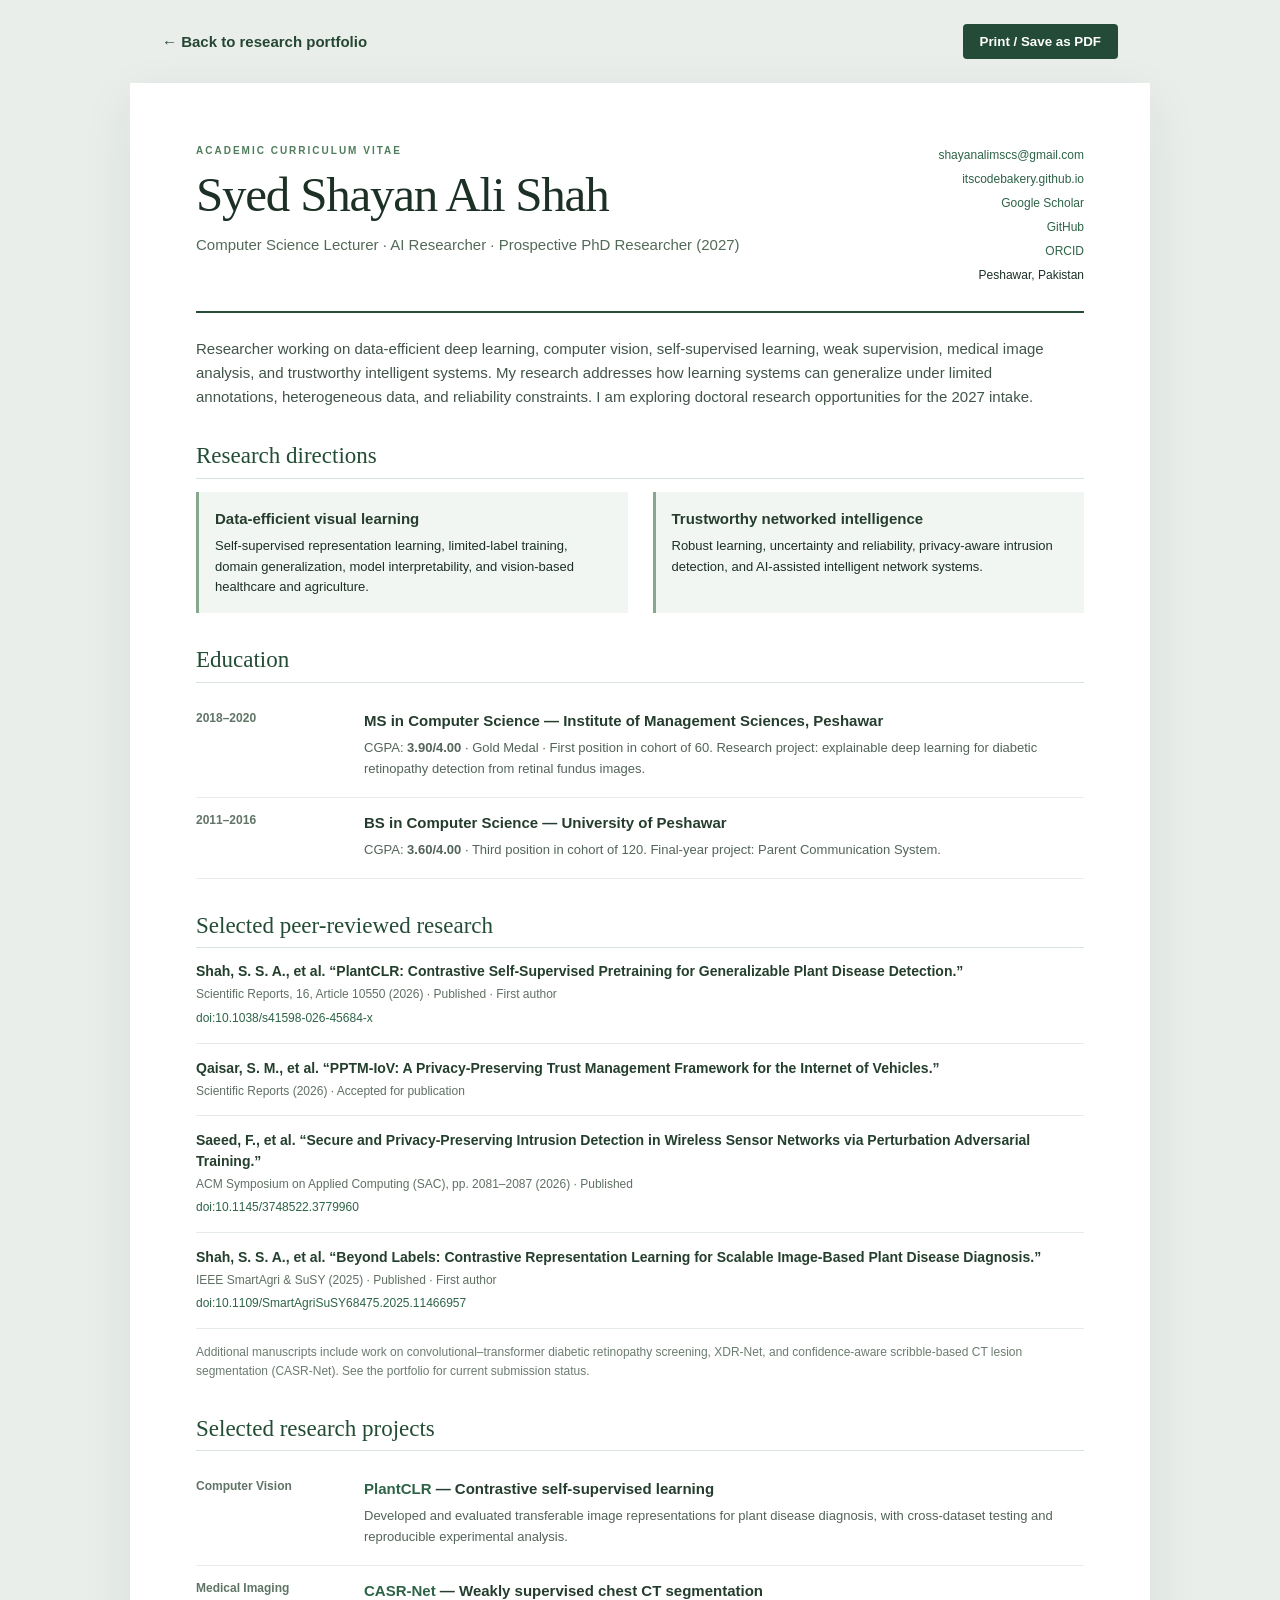
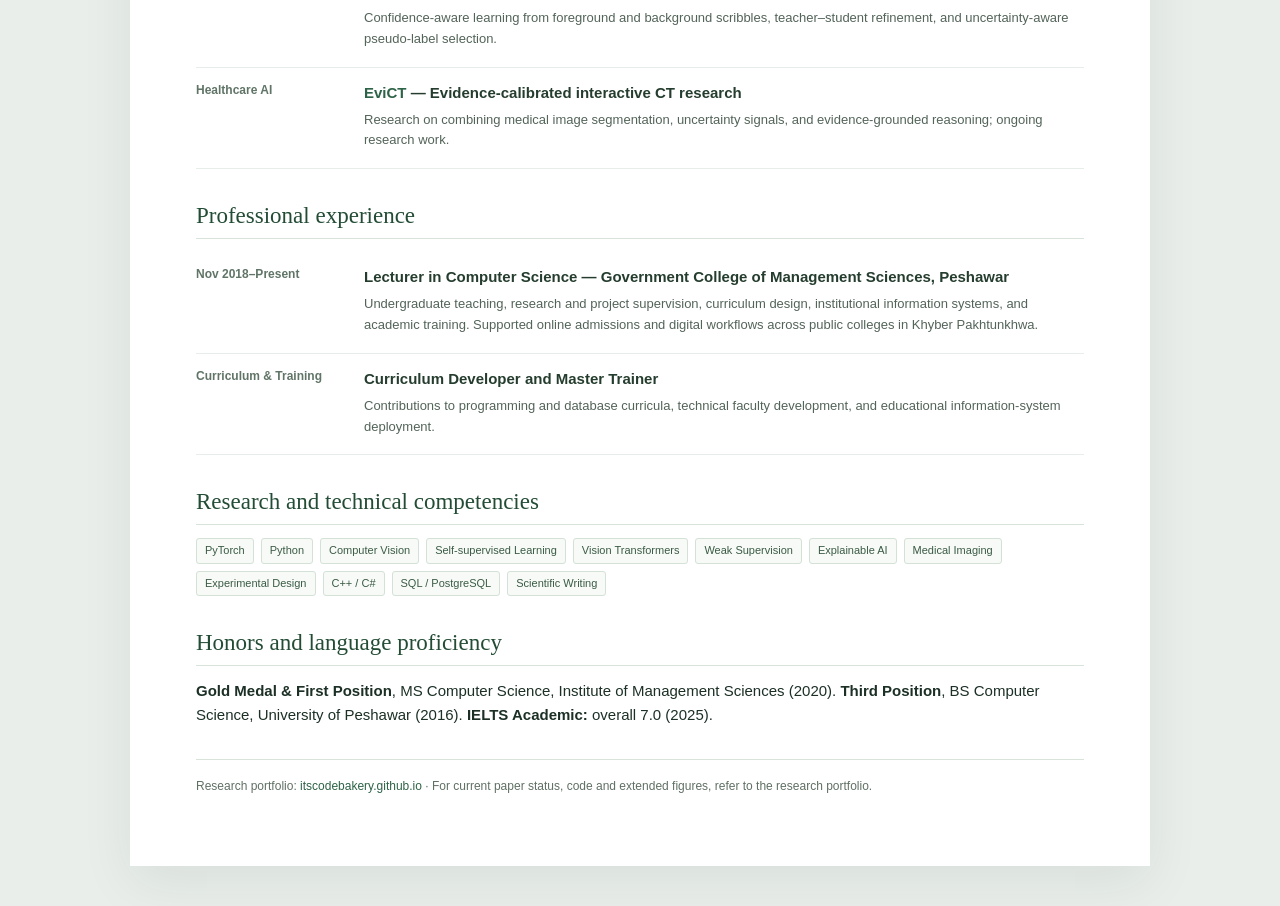
==== academic-cv.html @ fadefd75 "Publish public academic CV with print-to-PDF option" ====
<!doctype html>
<html lang="en">
<head>
<meta charset="utf-8">
<meta name="viewport" content="width=device-width,initial-scale=1">
<meta name="description" content="Academic CV of Syed Shayan Ali Shah — research in data-efficient computer vision, medical imaging, deep learning and reliable intelligent networks.">
<title>Academic CV | Syed Shayan Ali Shah</title>
<link rel="icon" href="assets/images/portrait.png">
<style>
:root{--ink:#1c3026;--muted:#5a695f;--line:#d8e3da;--accent:#2d6347;--paper:#fff;--soft:#f1f6f2}*{box-sizing:border-box}
html{scroll-behavior:smooth}body{margin:0;background:#e9eeea;color:var(--ink);font:15px/1.6 Arial,Helvetica,sans-serif;-webkit-font-smoothing:antialiased}
a{color:var(--accent);text-decoration:none}a:hover{text-decoration:underline}a:focus-visible,button:focus-visible{outline:3px solid #8bbbac;outline-offset:2px}
.utility{max-width:1020px;margin:0 auto;padding:24px 32px;display:flex;justify-content:space-between;align-items:center;gap:15px}
.utility>a{color:#264634;font-weight:700}.utility button{background:#234b37;border:0;border-radius:4px;color:#fff;padding:10px 17px;font-weight:700;cursor:pointer}.utility button:hover{background:#336649}
.sheet{max-width:1020px;margin:0 auto 40px;padding:60px 66px 70px;background:#fff;box-shadow:0 16px 50px #13291a13}
.top{display:flex;align-items:start;justify-content:space-between;gap:25px;border-bottom:2px solid #274e38;padding-bottom:24px}
.eyebrow{font-size:10px;letter-spacing:.2em;text-transform:uppercase;font-weight:700;color:#4f7d5c;margin:0 0 9px}
h1{font:400 clamp(30px,4.8vw,49px)/1.12 Georgia,'Times New Roman',serif;letter-spacing:-.025em;margin:0 0 10px}
.subtitle{margin:0;color:#536a58;font-size:15px}.details{text-align:right;min-width:210px;font-size:12px;line-height:2}
.details a{display:block}
.summary{font-size:15px;color:#415448;margin:24px 0 23px;max-width:850px}
h2{font:400 23px/1.3 Georgia,'Times New Roman',serif;color:#234c35;margin:32px 0 13px;padding-bottom:7px;border-bottom:1px solid var(--line)}
h3{font-size:15px;margin:0 0 5px;color:#253d2e}
p{margin:0 0 9px}
.grid{display:grid;grid-template-columns:1fr 1fr;gap:12px 25px}
.box{padding:15px 16px;background:var(--soft);border-left:3px solid #87a78e}
.box p{font-size:13px;line-height:1.6;margin:0}
.entry{display:grid;grid-template-columns:145px minmax(0,1fr);gap:23px;padding:13px 0;border-bottom:1px solid #e7ede8}
.when{color:#607467;font-size:12px;font-weight:700}
.entry p{font-size:13px;color:#536459;margin:4px 0}
ul{padding-left:19px;margin:7px 0}li{margin:5px 0}
.paper{padding:0 0 14px;margin:0 0 14px;border-bottom:1px solid #e4ece5}
.paper:last-child{border-bottom:0}.paper strong{display:block;font-weight:700;color:#243f2d;font-size:14px;line-height:1.5}
.paper .meta{display:block;font-size:12px;color:#607064;margin-top:3px}
.paper .link{font-size:12px}
.tags{display:flex;flex-wrap:wrap;gap:7px;margin-top:9px}.tag{border:1px solid #d4e1d6;border-radius:3px;padding:3px 8px;font-size:11px;background:#f7faf7;color:#3b5b44}
.note{font-size:12px;color:#6b7c70}
.cv-footer{border-top:1px solid var(--line);padding-top:17px;margin-top:32px;font-size:12px;color:#607064}
@media(max-width:690px){.utility{padding:15px 17px}.sheet{margin:0;padding:27px 19px;box-shadow:none}.top,.entry{display:block}.details{text-align:left;margin-top:18px}.grid{grid-template-columns:1fr}.entry .when{display:block;margin-bottom:5px}}
@page{size:A4;margin:14mm 15mm}
@media print{body{background:#fff;color:#111;font-size:10pt}.utility{display:none}.sheet{max-width:none;box-shadow:none;margin:0;padding:0}.top{break-inside:avoid}h2{break-after:avoid;margin-top:20px;font-size:16pt}.entry,.paper,.box{break-inside:avoid}.entry{grid-template-columns:110px 1fr}.summary{font-size:10pt}.box p,.entry p,.paper strong{font-size:9pt}.details,.paper .meta,.paper .link,.when,.note{font-size:8pt}a{color:#244b39}}
</style>
</head>
<body>
<div class="utility"><a href="index.html">← Back to research portfolio</a><button type="button" onclick="window.print()" aria-label="Print or save academic CV as PDF">Print / Save as PDF</button></div>
<main class="sheet">
  <header class="top">
    <div><p class="eyebrow">Academic curriculum vitae</p><h1>Syed Shayan Ali Shah</h1><p class="subtitle">Computer Science Lecturer · AI Researcher · Prospective PhD Researcher (2027)</p></div>
    <div class="details"><a href="mailto:shayanalimscs@gmail.com">shayanalimscs@gmail.com</a><a href="https://itscodebakery.github.io/">itscodebakery.github.io</a><a href="https://scholar.google.com/citations?user=QaPiey0AAAAJ">Google Scholar</a><a href="https://github.com/itsCodeBakery">GitHub</a><a href="https://orcid.org/0009-0007-5335-5285">ORCID</a><span>Peshawar, Pakistan</span></div>
  </header>
  <p class="summary">Researcher working on data-efficient deep learning, computer vision, self-supervised learning, weak supervision, medical image analysis, and trustworthy intelligent systems. My research addresses how learning systems can generalize under limited annotations, heterogeneous data, and reliability constraints. I am exploring doctoral research opportunities for the 2027 intake.</p>
  <section aria-labelledby="cv-focus"><h2 id="cv-focus">Research directions</h2><div class="grid">
    <div class="box"><h3>Data-efficient visual learning</h3><p>Self-supervised representation learning, limited-label training, domain generalization, model interpretability, and vision-based healthcare and agriculture.</p></div>
    <div class="box"><h3>Trustworthy networked intelligence</h3><p>Robust learning, uncertainty and reliability, privacy-aware intrusion detection, and AI-assisted intelligent network systems.</p></div>
  </div></section>
  <section aria-labelledby="cv-education"><h2 id="cv-education">Education</h2>
    <div class="entry"><span class="when">2018–2020</span><div><h3>MS in Computer Science — Institute of Management Sciences, Peshawar</h3><p>CGPA: <strong>3.90/4.00</strong> · Gold Medal · First position in cohort of 60. Research project: explainable deep learning for diabetic retinopathy detection from retinal fundus images.</p></div></div>
    <div class="entry"><span class="when">2011–2016</span><div><h3>BS in Computer Science — University of Peshawar</h3><p>CGPA: <strong>3.60/4.00</strong> · Third position in cohort of 120. Final-year project: Parent Communication System.</p></div></div>
  </section>
  <section aria-labelledby="cv-pubs"><h2 id="cv-pubs">Selected peer-reviewed research</h2>
    <div class="paper"><strong>Shah, S. S. A., et al. “PlantCLR: Contrastive Self-Supervised Pretraining for Generalizable Plant Disease Detection.”</strong><span class="meta">Scientific Reports, 16, Article 10550 (2026) · Published · First author</span><a class="link" href="https://doi.org/10.1038/s41598-026-45684-x">doi:10.1038/s41598-026-45684-x</a></div>
    <div class="paper"><strong>Qaisar, S. M., et al. “PPTM-IoV: A Privacy-Preserving Trust Management Framework for the Internet of Vehicles.”</strong><span class="meta">Scientific Reports (2026) · Accepted for publication</span></div>
    <div class="paper"><strong>Saeed, F., et al. “Secure and Privacy-Preserving Intrusion Detection in Wireless Sensor Networks via Perturbation Adversarial Training.”</strong><span class="meta">ACM Symposium on Applied Computing (SAC), pp. 2081–2087 (2026) · Published</span><a class="link" href="https://doi.org/10.1145/3748522.3779960">doi:10.1145/3748522.3779960</a></div>
    <div class="paper"><strong>Shah, S. S. A., et al. “Beyond Labels: Contrastive Representation Learning for Scalable Image-Based Plant Disease Diagnosis.”</strong><span class="meta">IEEE SmartAgri &amp; SuSY (2025) · Published · First author</span><a class="link" href="https://doi.org/10.1109/SmartAgriSuSY68475.2025.11466957">doi:10.1109/SmartAgriSuSY68475.2025.11466957</a></div>
    <p class="note">Additional manuscripts include work on convolutional–transformer diabetic retinopathy screening, XDR-Net, and confidence-aware scribble-based CT lesion segmentation (CASR-Net). See the portfolio for current submission status.</p>
  </section>
  <section aria-labelledby="cv-projects"><h2 id="cv-projects">Selected research projects</h2>
    <div class="entry"><span class="when">Computer Vision</span><div><h3><a href="https://itscodebakery.github.io/projects/plantclr.html">PlantCLR</a> — Contrastive self-supervised learning</h3><p>Developed and evaluated transferable image representations for plant disease diagnosis, with cross-dataset testing and reproducible experimental analysis.</p></div></div>
    <div class="entry"><span class="when">Medical Imaging</span><div><h3><a href="https://itscodebakery.github.io/projects/casrnet.html">CASR-Net</a> — Weakly supervised chest CT segmentation</h3><p>Confidence-aware learning from foreground and background scribbles, teacher–student refinement, and uncertainty-aware pseudo-label selection.</p></div></div>
    <div class="entry"><span class="when">Healthcare AI</span><div><h3><a href="https://itscodebakery.github.io/projects/evict.html">EviCT</a> — Evidence-calibrated interactive CT research</h3><p>Research on combining medical image segmentation, uncertainty signals, and evidence-grounded reasoning; ongoing research work.</p></div></div>
  </section>
  <section aria-labelledby="cv-experience"><h2 id="cv-experience">Professional experience</h2>
    <div class="entry"><span class="when">Nov 2018–Present</span><div><h3>Lecturer in Computer Science — Government College of Management Sciences, Peshawar</h3><p>Undergraduate teaching, research and project supervision, curriculum design, institutional information systems, and academic training. Supported online admissions and digital workflows across public colleges in Khyber Pakhtunkhwa.</p></div></div>
    <div class="entry"><span class="when">Curriculum &amp; Training</span><div><h3>Curriculum Developer and Master Trainer</h3><p>Contributions to programming and database curricula, technical faculty development, and educational information-system deployment.</p></div></div>
  </section>
  <section aria-labelledby="cv-skills"><h2 id="cv-skills">Research and technical competencies</h2>
    <div class="tags"><span class="tag">PyTorch</span><span class="tag">Python</span><span class="tag">Computer Vision</span><span class="tag">Self-supervised Learning</span><span class="tag">Vision Transformers</span><span class="tag">Weak Supervision</span><span class="tag">Explainable AI</span><span class="tag">Medical Imaging</span><span class="tag">Experimental Design</span><span class="tag">C++ / C#</span><span class="tag">SQL / PostgreSQL</span><span class="tag">Scientific Writing</span></div>
  </section>
  <section aria-labelledby="cv-honors"><h2 id="cv-honors">Honors and language proficiency</h2><p><strong>Gold Medal &amp; First Position</strong>, MS Computer Science, Institute of Management Sciences (2020). <strong>Third Position</strong>, BS Computer Science, University of Peshawar (2016). <strong>IELTS Academic:</strong> overall 7.0 (2025).</p></section>
  <footer class="cv-footer">Research portfolio: <a href="https://itscodebakery.github.io/">itscodebakery.github.io</a> · For current paper status, code and extended figures, refer to the research portfolio.</footer>
</main>
</body>
</html>
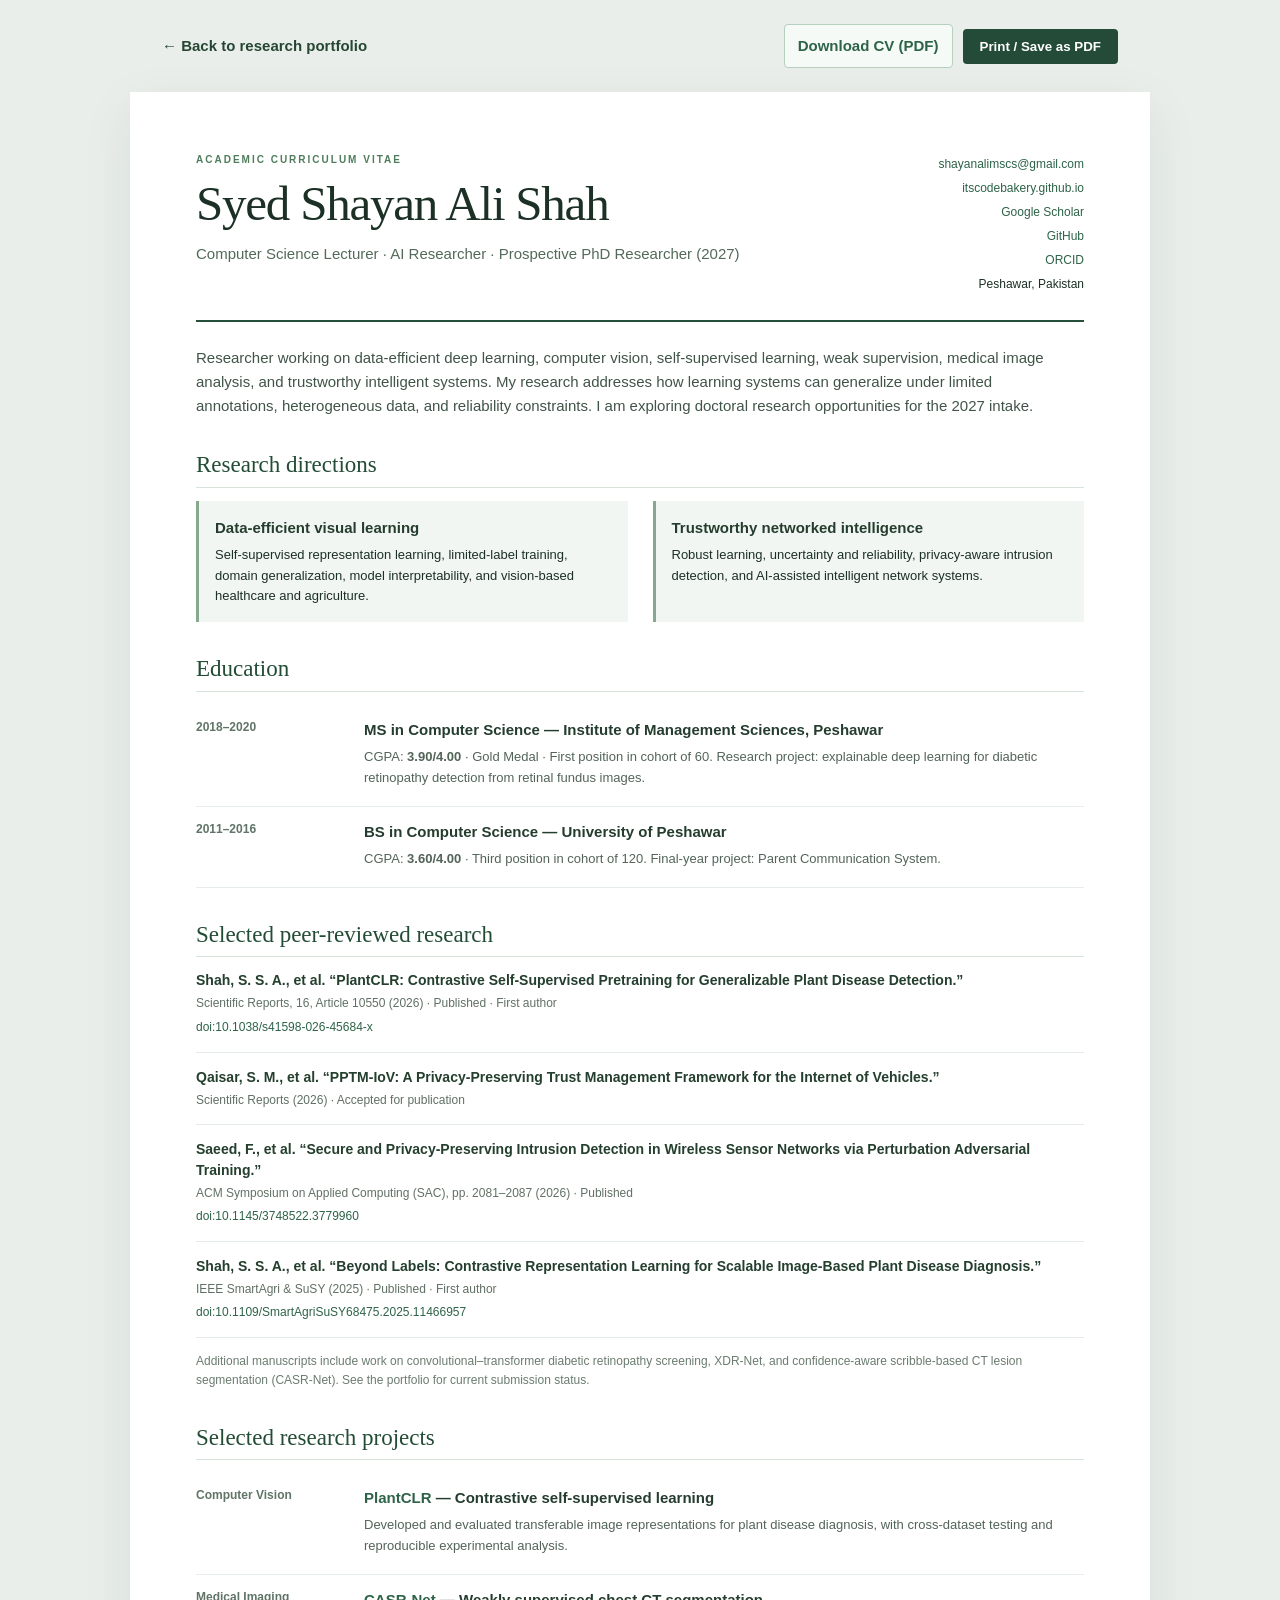
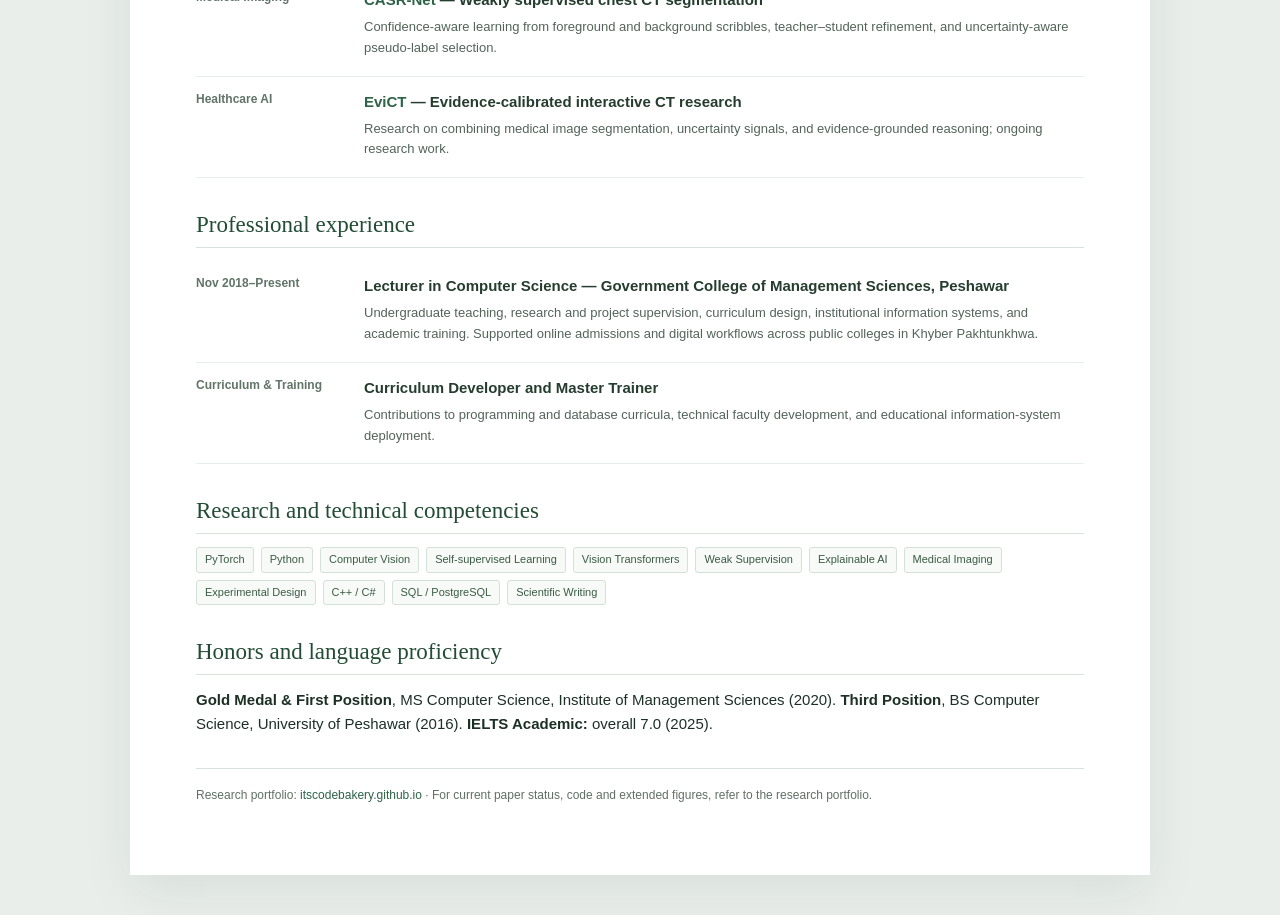
==== commit 692aeee0: "Add one-click download of academic CV PDF" ====
--- a/academic-cv.html
+++ b/academic-cv.html
@@ -11,7 +11,7 @@
 html{scroll-behavior:smooth}body{margin:0;background:#e9eeea;color:var(--ink);font:15px/1.6 Arial,Helvetica,sans-serif;-webkit-font-smoothing:antialiased}
 a{color:var(--accent);text-decoration:none}a:hover{text-decoration:underline}a:focus-visible,button:focus-visible{outline:3px solid #8bbbac;outline-offset:2px}
 .utility{max-width:1020px;margin:0 auto;padding:24px 32px;display:flex;justify-content:space-between;align-items:center;gap:15px}
-.utility>a{color:#264634;font-weight:700}.utility button{background:#234b37;border:0;border-radius:4px;color:#fff;padding:10px 17px;font-weight:700;cursor:pointer}.utility button:hover{background:#336649}
+.utility>a{color:#264634;font-weight:700}.utility-actions{display:flex;align-items:center;gap:10px;flex-wrap:wrap}.utility-actions a{border:1px solid #b5d0bd;padding:9px 13px;border-radius:4px;font-weight:700;background:#f5faf6}.utility button{background:#234b37;border:0;border-radius:4px;color:#fff;padding:10px 17px;font-weight:700;cursor:pointer}.utility button:hover{background:#336649}
 .sheet{max-width:1020px;margin:0 auto 40px;padding:60px 66px 70px;background:#fff;box-shadow:0 16px 50px #13291a13}
 .top{display:flex;align-items:start;justify-content:space-between;gap:25px;border-bottom:2px solid #274e38;padding-bottom:24px}
 .eyebrow{font-size:10px;letter-spacing:.2em;text-transform:uppercase;font-weight:700;color:#4f7d5c;margin:0 0 9px}
@@ -42,7 +42,7 @@
 </style>
 </head>
 <body>
-<div class="utility"><a href="index.html">← Back to research portfolio</a><button type="button" onclick="window.print()" aria-label="Print or save academic CV as PDF">Print / Save as PDF</button></div>
+<div class="utility"><a href="index.html">← Back to research portfolio</a><div class="utility-actions"><a href="assets/Syed_Shayan_Ali_Shah_Academic_CV.pdf" download>Download CV (PDF)</a><button type="button" onclick="window.print()" aria-label="Print or save academic CV as PDF">Print / Save as PDF</button></div></div>
 <main class="sheet">
   <header class="top">
     <div><p class="eyebrow">Academic curriculum vitae</p><h1>Syed Shayan Ali Shah</h1><p class="subtitle">Computer Science Lecturer · AI Researcher · Prospective PhD Researcher (2027)</p></div>
